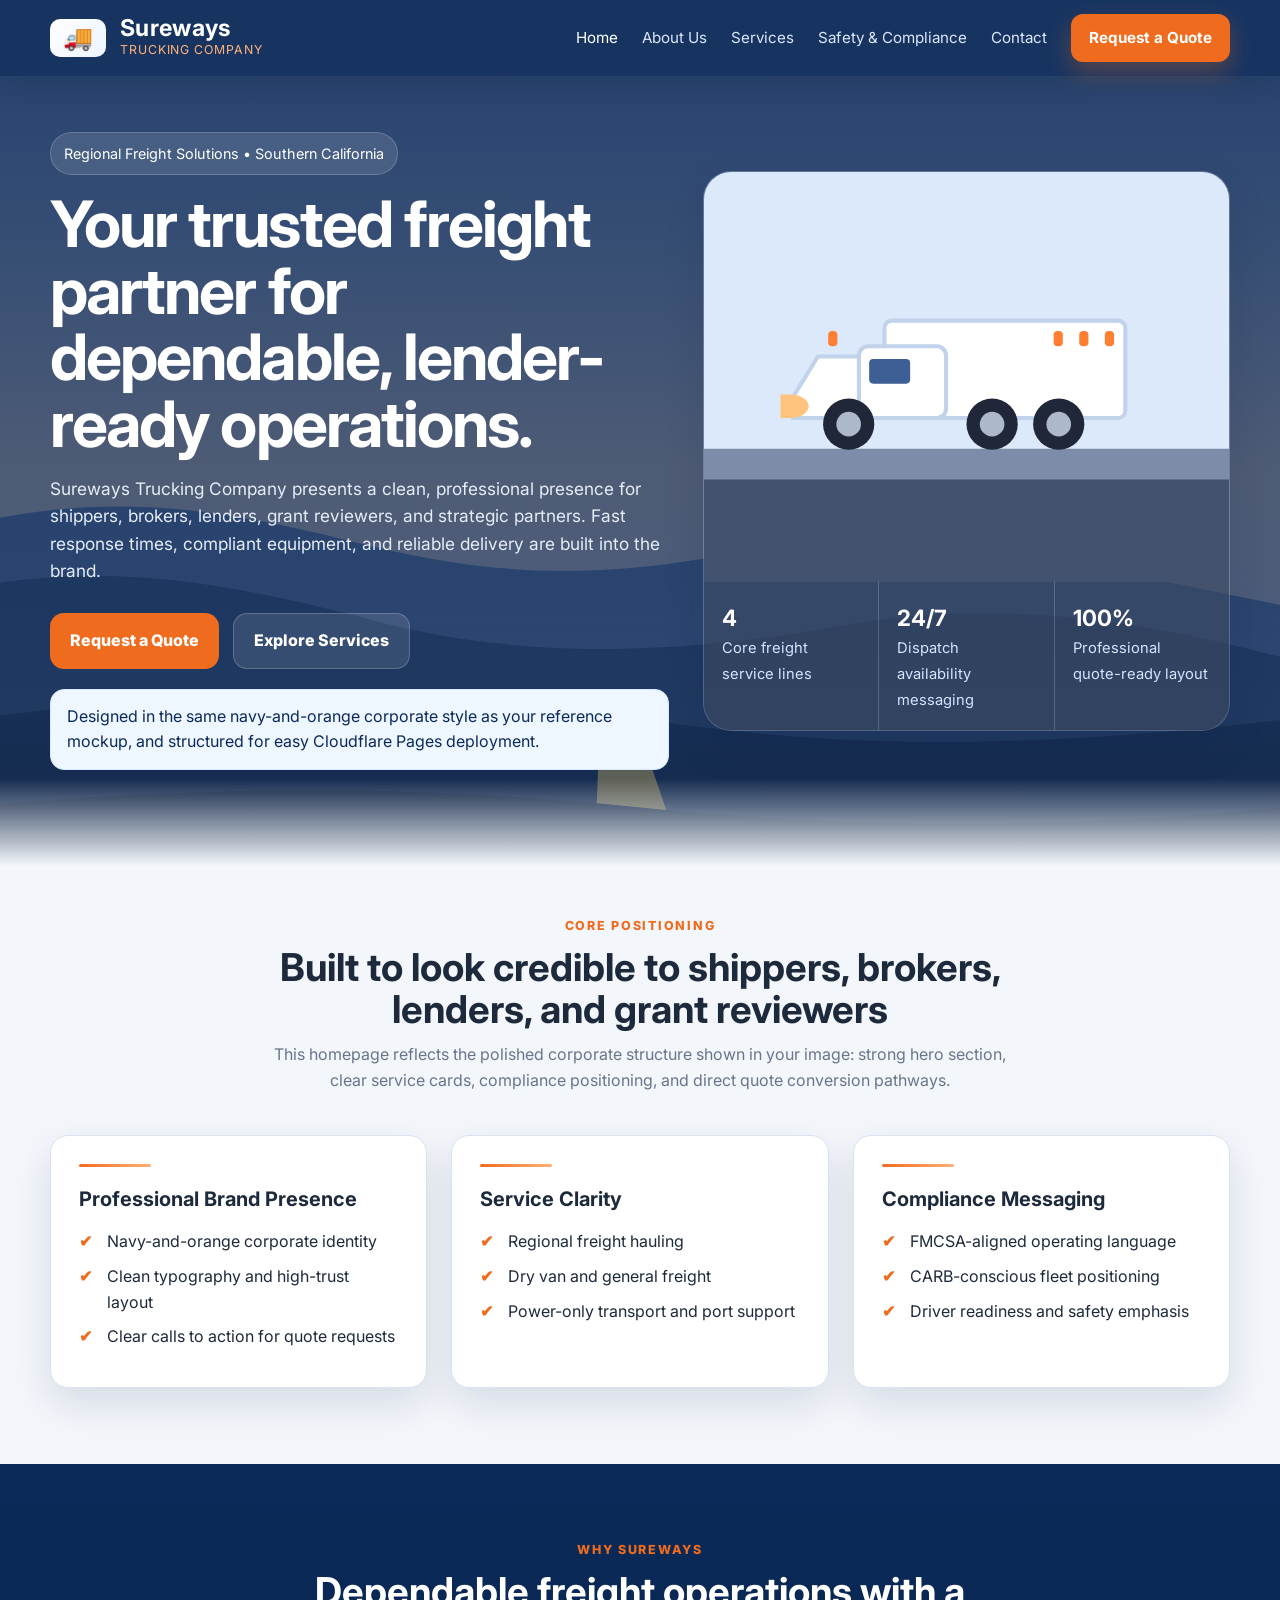
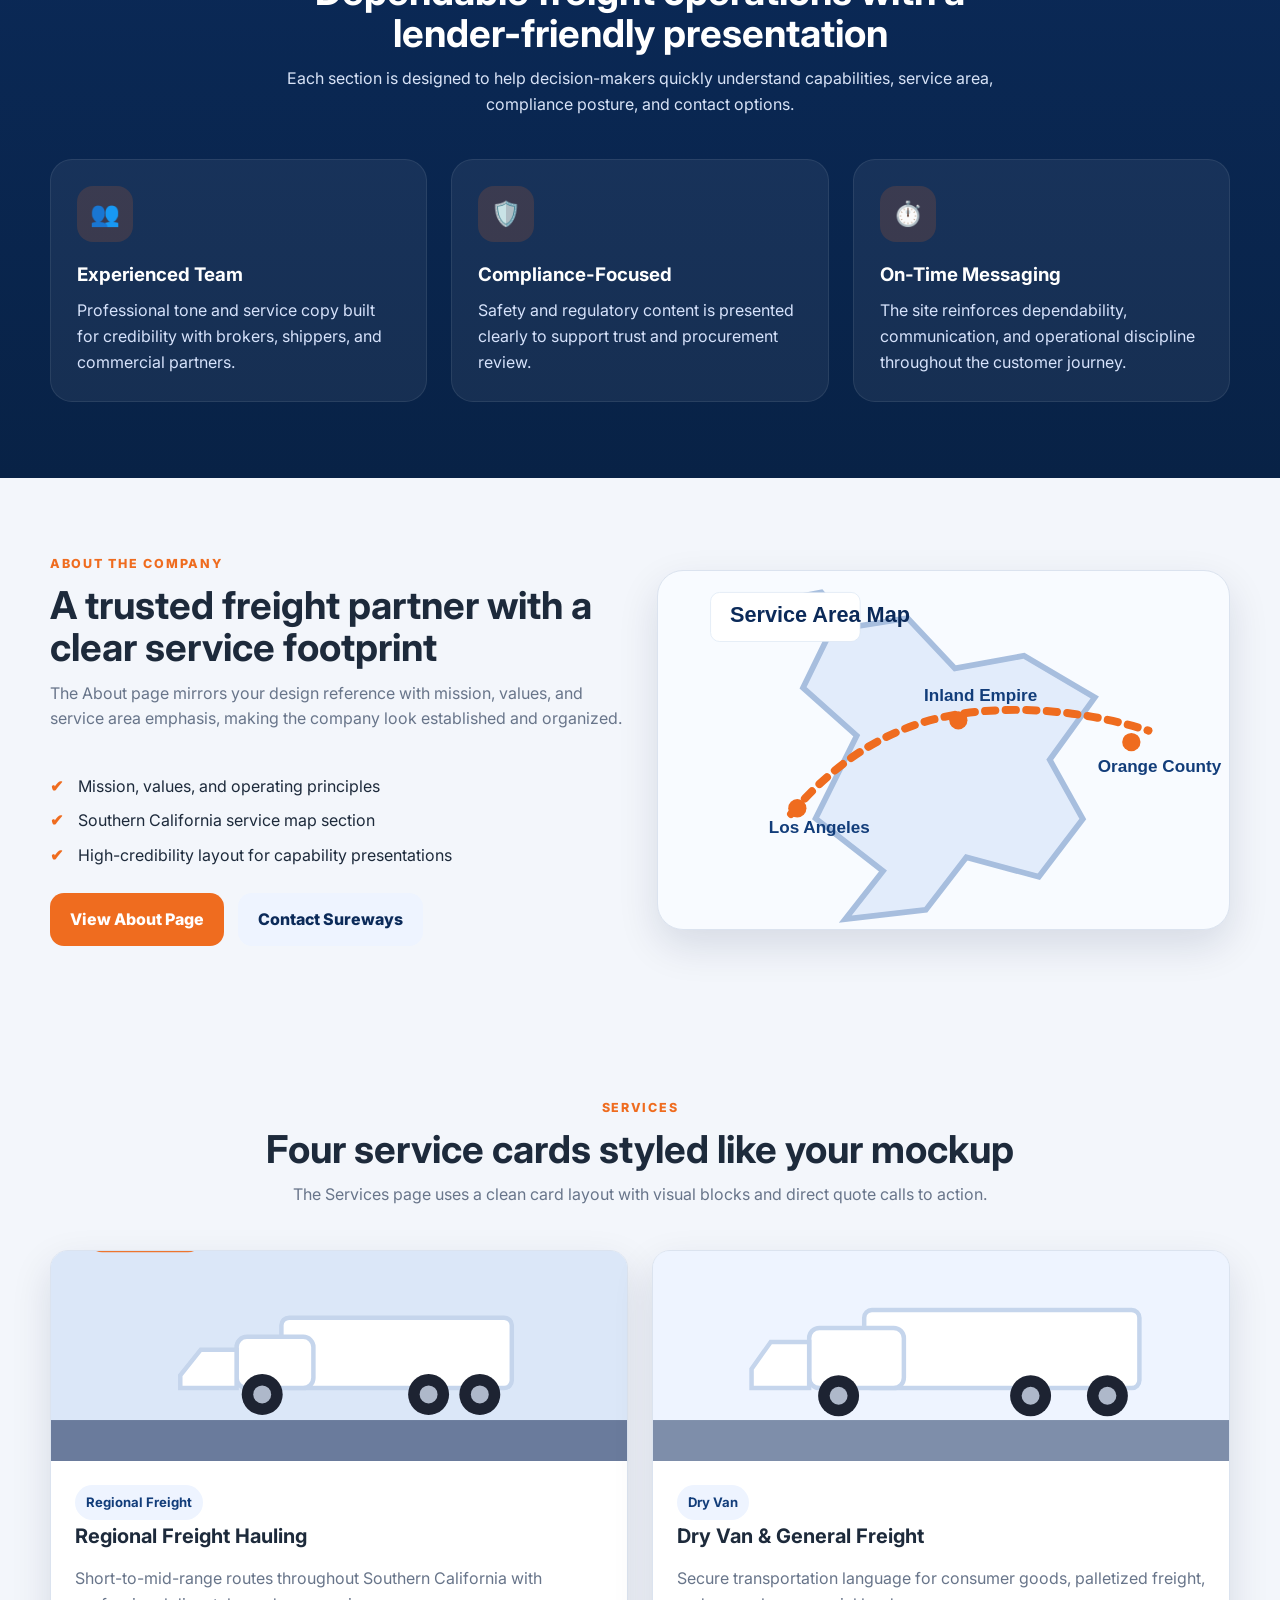
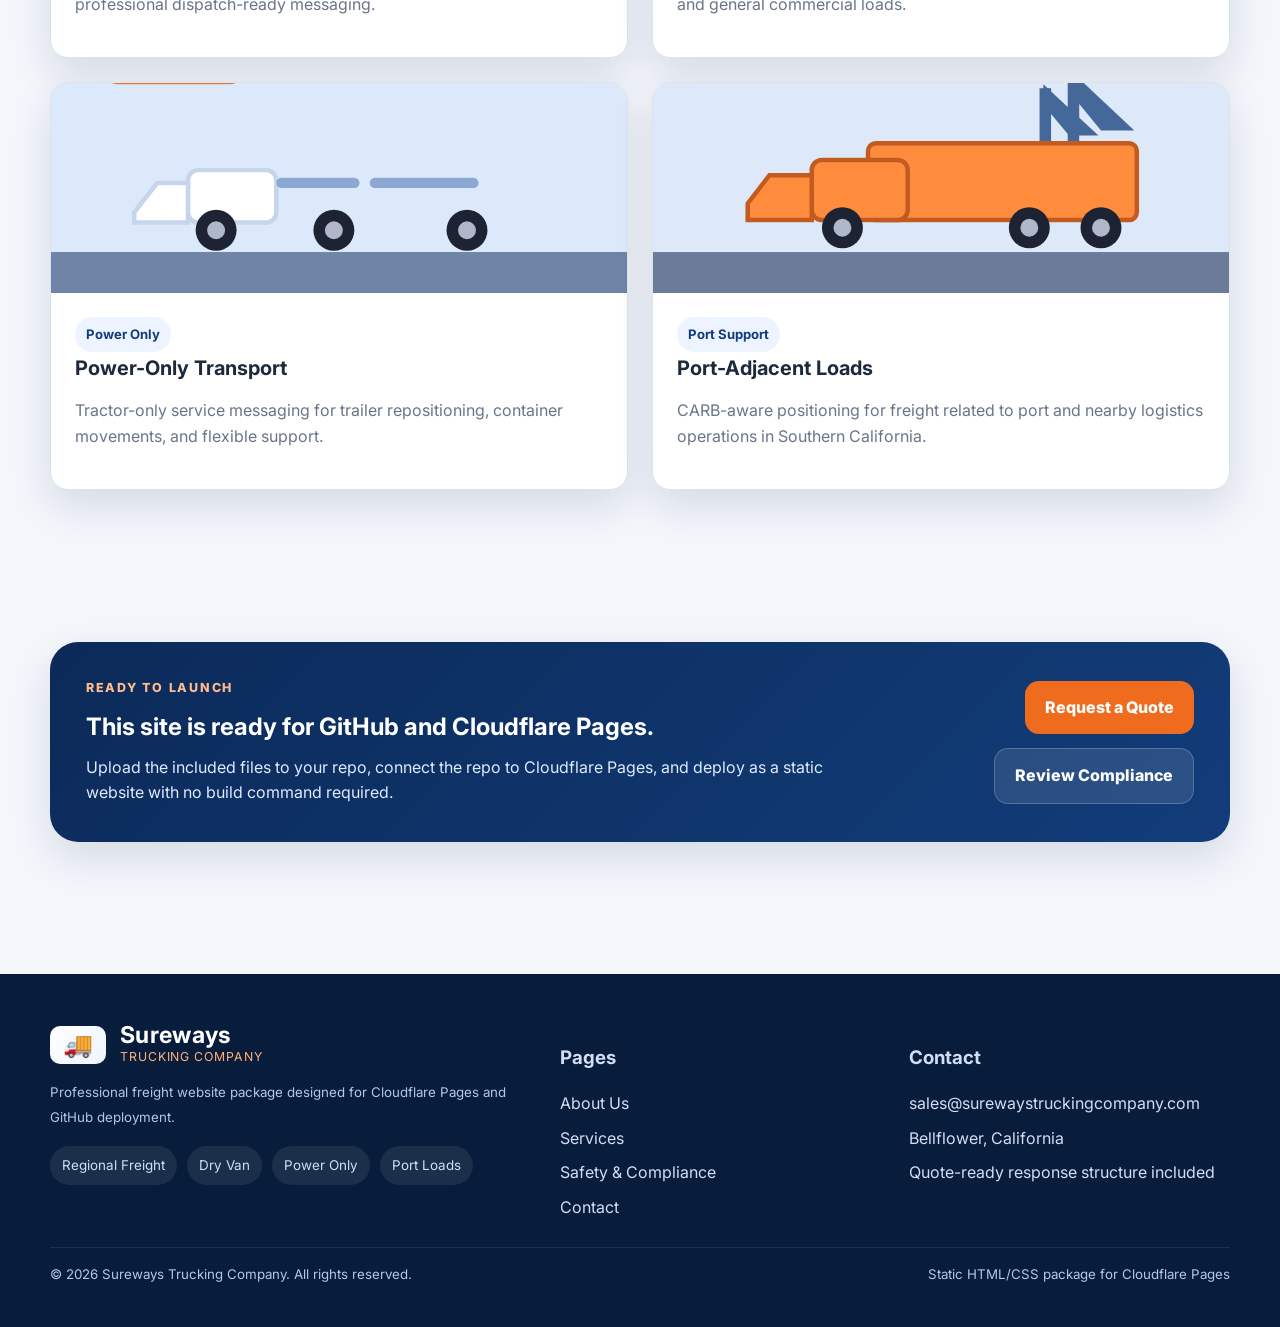
==== index.html @ c89b98e4 "Add files via upload" ====
<!DOCTYPE html>
<html lang="en">
<head>
  <meta charset="UTF-8" />
  <meta name="viewport" content="width=device-width, initial-scale=1.0" />
  <title>Sureways Trucking Company | Trusted Southern California Freight Partner</title>
  <meta name="description" content="Sureways Trucking Company provides dependable regional freight hauling, dry van transportation, power-only service, and port-adjacent loads across Southern California." />
  <link rel="icon" href="./assets/favicon.svg" type="image/svg+xml" />
  <link rel="preconnect" href="https://fonts.googleapis.com">
  <link rel="preconnect" href="https://fonts.gstatic.com" crossorigin>
  <link href="https://fonts.googleapis.com/css2?family=Inter:wght@400;500;600;700;800&display=swap" rel="stylesheet">
  <link rel="stylesheet" href="styles.css" />
</head>
<body>
  <header class="header">
    <div class="container nav">
      <a class="logo" href="index.html">
        <div class="logo-badge">🚚</div>
        <div class="logo-text"><strong>Sureways</strong><span>Trucking Company</span></div>
      </a>
      <nav class="nav-links">
        <a class="active" href="index.html">Home</a>
        <a href="about.html">About Us</a>
        <a href="services.html">Services</a>
        <a href="safety.html">Safety &amp; Compliance</a>
        <a href="contact.html">Contact</a>
        <a class="nav-cta" href="contact.html">Request a Quote</a>
      </nav>
      <div class="mobile-toggle">Menu</div>
    </div>
  </header>

  <section class="hero">
    <div class="container hero-inner">
      <div>
        <div class="kicker">Regional Freight Solutions • Southern California</div>
        <h1>Your trusted freight partner for dependable, lender-ready operations.</h1>
        <p>Sureways Trucking Company presents a clean, professional presence for shippers, brokers, lenders, grant reviewers, and strategic partners. Fast response times, compliant equipment, and reliable delivery are built into the brand.</p>
        <div class="actions">
          <a class="btn btn-primary" href="contact.html">Request a Quote</a>
          <a class="btn btn-secondary" href="services.html">Explore Services</a>
        </div>
        <div class="notice">Designed in the same navy-and-orange corporate style as your reference mockup, and structured for easy Cloudflare Pages deployment.</div>
      </div>
      <div class="hero-card">
        <div class="hero-visual"></div>
        <div class="metrics">
          <div><strong>4</strong><span>Core freight service lines</span></div>
          <div><strong>24/7</strong><span>Dispatch availability messaging</span></div>
          <div><strong>100%</strong><span>Professional quote-ready layout</span></div>
        </div>
      </div>
    </div>
  </section>

  <section class="section section-tight">
    <div class="container">
      <div class="section-title">
        <div class="eyebrow">Core Positioning</div>
        <h2>Built to look credible to shippers, brokers, lenders, and grant reviewers</h2>
        <p>This homepage reflects the polished corporate structure shown in your image: strong hero section, clear service cards, compliance positioning, and direct quote conversion pathways.</p>
      </div>
      <div class="grid-3">
        <article class="card info-card">
          <div class="mini-line"></div>
          <h3>Professional Brand Presence</h3>
          <ul class="check-list">
            <li>Navy-and-orange corporate identity</li>
            <li>Clean typography and high-trust layout</li>
            <li>Clear calls to action for quote requests</li>
          </ul>
        </article>
        <article class="card info-card">
          <div class="mini-line"></div>
          <h3>Service Clarity</h3>
          <ul class="check-list">
            <li>Regional freight hauling</li>
            <li>Dry van and general freight</li>
            <li>Power-only transport and port support</li>
          </ul>
        </article>
        <article class="card info-card">
          <div class="mini-line"></div>
          <h3>Compliance Messaging</h3>
          <ul class="check-list">
            <li>FMCSA-aligned operating language</li>
            <li>CARB-conscious fleet positioning</li>
            <li>Driver readiness and safety emphasis</li>
          </ul>
        </article>
      </div>
    </div>
  </section>

  <section class="section band">
    <div class="container">
      <div class="section-title">
        <div class="eyebrow">Why Sureways</div>
        <h2>Dependable freight operations with a lender-friendly presentation</h2>
        <p>Each section is designed to help decision-makers quickly understand capabilities, service area, compliance posture, and contact options.</p>
      </div>
      <div class="grid-3">
        <article class="feature"><div class="icon">👥</div><h3>Experienced Team</h3><p>Professional tone and service copy built for credibility with brokers, shippers, and commercial partners.</p></article>
        <article class="feature"><div class="icon">🛡️</div><h3>Compliance-Focused</h3><p>Safety and regulatory content is presented clearly to support trust and procurement review.</p></article>
        <article class="feature"><div class="icon">⏱️</div><h3>On-Time Messaging</h3><p>The site reinforces dependability, communication, and operational discipline throughout the customer journey.</p></article>
      </div>
    </div>
  </section>

  <section class="section">
    <div class="container split">
      <div>
        <div class="section-title left">
          <div class="eyebrow">About the Company</div>
          <h2>A trusted freight partner with a clear service footprint</h2>
          <p>The About page mirrors your design reference with mission, values, and service area emphasis, making the company look established and organized.</p>
        </div>
        <ul class="check-list">
          <li>Mission, values, and operating principles</li>
          <li>Southern California service map section</li>
          <li>High-credibility layout for capability presentations</li>
        </ul>
        <div class="actions" style="margin-top:24px;">
          <a class="btn btn-primary" href="about.html">View About Page</a>
          <a class="btn" style="background:#eef4ff;color:#0b2a59;" href="contact.html">Contact Sureways</a>
        </div>
      </div>
      <div class="map-card"></div>
    </div>
  </section>

  <section class="section">
    <div class="container">
      <div class="section-title">
        <div class="eyebrow">Services</div>
        <h2>Four service cards styled like your mockup</h2>
        <p>The Services page uses a clean card layout with visual blocks and direct quote calls to action.</p>
      </div>
      <div class="grid-2">
        <article class="card service-card"><div class="service-image service-1"></div><div class="service-body"><span class="tag">Regional Freight</span><h3>Regional Freight Hauling</h3><p>Short-to-mid-range routes throughout Southern California with professional dispatch-ready messaging.</p></div></article>
        <article class="card service-card"><div class="service-image service-2"></div><div class="service-body"><span class="tag">Dry Van</span><h3>Dry Van &amp; General Freight</h3><p>Secure transportation language for consumer goods, palletized freight, and general commercial loads.</p></div></article>
        <article class="card service-card"><div class="service-image service-3"></div><div class="service-body"><span class="tag">Power Only</span><h3>Power-Only Transport</h3><p>Tractor-only service messaging for trailer repositioning, container movements, and flexible support.</p></div></article>
        <article class="card service-card"><div class="service-image service-4"></div><div class="service-body"><span class="tag">Port Support</span><h3>Port-Adjacent Loads</h3><p>CARB-aware positioning for freight related to port and nearby logistics operations in Southern California.</p></div></article>
      </div>
    </div>
  </section>

  <section class="section">
    <div class="container cta">
      <div>
        <div class="eyebrow" style="color:#ffba8d;">Ready to Launch</div>
        <h2 style="margin:10px 0 0;">This site is ready for GitHub and Cloudflare Pages.</h2>
        <p>Upload the included files to your repo, connect the repo to Cloudflare Pages, and deploy as a static website with no build command required.</p>
      </div>
      <div class="actions" style="justify-content:flex-end;">
        <a class="btn btn-primary" href="contact.html">Request a Quote</a>
        <a class="btn btn-secondary" href="safety.html">Review Compliance</a>
      </div>
    </div>
  </section>

  <footer class="footer">
    <div class="container">
      <div class="footer-top">
        <div>
          <a class="logo" href="index.html" style="margin-bottom:12px;"><div class="logo-badge">🚚</div><div class="logo-text"><strong>Sureways</strong><span>Trucking Company</span></div></a>
          <small>Professional freight website package designed for Cloudflare Pages and GitHub deployment.</small>
          <div class="badge-row">
            <span class="badge">Regional Freight</span>
            <span class="badge">Dry Van</span>
            <span class="badge">Power Only</span>
            <span class="badge">Port Loads</span>
          </div>
        </div>
        <div>
          <h3>Pages</h3>
          <div class="footer-links">
            <a href="about.html">About Us</a>
            <a href="services.html">Services</a>
            <a href="safety.html">Safety &amp; Compliance</a>
            <a href="contact.html">Contact</a>
          </div>
        </div>
        <div>
          <h3>Contact</h3>
          <div class="footer-links">
            <span>sales@surewaystruckingcompany.com</span>
            <span>Bellflower, California</span>
            <span>Quote-ready response structure included</span>
          </div>
        </div>
      </div>
      <div class="footer-bottom">
        <small>© 2026 Sureways Trucking Company. All rights reserved.</small>
        <small>Static HTML/CSS package for Cloudflare Pages</small>
      </div>
    </div>
  </footer>
</body>
</html>
---- styles.css ----
:root {
  --navy: #0b2a59;
  --navy-2: #123d7a;
  --orange: #ef6c1f;
  --orange-dark: #d95e17;
  --ink: #1d2a3b;
  --muted: #68758a;
  --bg: #f3f6fb;
  --card: #ffffff;
  --line: #dbe3ef;
  --success: #146c43;
  --shadow: 0 16px 40px rgba(9, 28, 63, 0.12);
  --radius: 18px;
  --container: 1180px;
}
* { box-sizing: border-box; }
html { scroll-behavior: smooth; }
body {
  margin: 0;
  font-family: Inter, Arial, Helvetica, sans-serif;
  color: var(--ink);
  background: var(--bg);
  line-height: 1.6;
}
a { color: inherit; text-decoration: none; }
img { max-width: 100%; display: block; }
.container { width: min(var(--container), calc(100% - 32px)); margin: 0 auto; }
.header {
  position: sticky; top: 0; z-index: 100;
  background: rgba(11, 42, 89, 0.95); backdrop-filter: blur(10px);
  box-shadow: 0 10px 30px rgba(0,0,0,0.12);
}
.nav { display: flex; align-items: center; justify-content: space-between; min-height: 76px; gap: 20px; }
.logo { display: flex; align-items: center; gap: 14px; color: #fff; }
.logo-badge {
  width: 56px; height: 38px; border-radius: 10px; position: relative;
  background: linear-gradient(135deg, #fff 0%, #edf4ff 100%);
  display: grid; place-items: center; color: var(--navy); font-size: 24px; font-weight: 800;
}
.logo-text strong { display: block; font-size: 1.45rem; line-height: 1; letter-spacing: .3px; }
.logo-text span { display: block; color: #ffb17c; font-size: .77rem; letter-spacing: .9px; text-transform: uppercase; }
.nav-links { display: flex; align-items: center; gap: 24px; color: #dce7fa; font-size: .95rem; }
.nav-links a:hover, .nav-links a.active { color: #fff; }
.nav-cta {
  padding: 12px 18px; border-radius: 12px; background: var(--orange); color: #fff; font-weight: 700;
  box-shadow: 0 10px 24px rgba(239,108,31,.3);
}
.mobile-toggle { display: none; }
.hero {
  position: relative;
  overflow: hidden;
  background: linear-gradient(180deg, rgba(11,42,89,.83), rgba(11,42,89,.58)), url('./assets/hero-road.svg') center/cover no-repeat;
  color: #fff;
}
.hero::after {
  content: ''; position: absolute; inset: auto 0 0 0; height: 88px;
  background: linear-gradient(180deg, rgba(243,246,251,0), var(--bg));
}
.hero-inner {
  min-height: 540px; display: grid; grid-template-columns: 1.08fr .92fr; gap: 34px; align-items: center;
  padding: 56px 0 96px;
}
.kicker {
  display: inline-flex; align-items: center; gap: 10px; padding: 9px 13px; border-radius: 999px;
  background: rgba(255,255,255,.12); border: 1px solid rgba(255,255,255,.18); font-size: .9rem;
}
.hero h1 { font-size: clamp(2.3rem, 5vw, 4.5rem); line-height: 1.04; margin: 16px 0 14px; letter-spacing: -.03em; }
.hero p { color: #e6edf9; font-size: 1.08rem; max-width: 620px; margin-bottom: 28px; }
.actions { display: flex; gap: 14px; flex-wrap: wrap; }
.btn {
  display: inline-flex; align-items: center; justify-content: center; gap: 10px;
  padding: 14px 20px; border-radius: 14px; font-weight: 800; transition: .2s ease;
}
.btn-primary { background: var(--orange); color: #fff; }
.btn-primary:hover { background: var(--orange-dark); transform: translateY(-1px); }
.btn-secondary { background: rgba(255,255,255,.11); color: #fff; border: 1px solid rgba(255,255,255,.2); }
.btn-secondary:hover { background: rgba(255,255,255,.17); }
.hero-card {
  background: rgba(255,255,255,.09); border: 1px solid rgba(255,255,255,.15); border-radius: 28px;
  box-shadow: var(--shadow); overflow: hidden;
}
.hero-visual {
  min-height: 410px; background: url('./assets/truck-hero.svg') center/cover no-repeat;
}
.metrics {
  display: grid; grid-template-columns: repeat(3,1fr); gap: 1px; background: rgba(255,255,255,.15);
}
.metrics div { padding: 18px; background: rgba(9,26,55,.45); }
.metrics strong { display:block; font-size:1.4rem; }
.metrics span { color:#d5e4ff; font-size:.92rem; }
.section { padding: 76px 0; }
.section-tight { padding-top: 50px; }
.section-title { text-align: center; max-width: 760px; margin: 0 auto 42px; }
.section-title.left { text-align: left; margin-left: 0; }
.eyebrow { color: var(--orange); font-weight: 800; text-transform: uppercase; letter-spacing: .14em; font-size: .78rem; }
.section-title h2 { margin: 10px 0 12px; font-size: clamp(2rem, 3vw, 3rem); line-height:1.1; }
.section-title p { color: var(--muted); margin: 0; }
.grid-3 { display:grid; grid-template-columns: repeat(3,1fr); gap: 24px; }
.grid-2 { display:grid; grid-template-columns: repeat(2,1fr); gap: 24px; }
.card {
  background: var(--card); border: 1px solid var(--line); border-radius: var(--radius); box-shadow: var(--shadow);
}
.info-card { padding: 28px; }
.info-card h3, .service-card h3, .contact-card h3 { margin: 0 0 14px; font-size: 1.25rem; }
.mini-line { width: 72px; height: 3px; border-radius: 999px; background: linear-gradient(90deg, var(--orange), #ffb074); margin-bottom: 16px; }
.check-list { list-style: none; padding: 0; margin: 0; }
.check-list li { padding-left: 28px; position: relative; margin: 9px 0; color: var(--ink); }
.check-list li::before {
  content: '✔'; position: absolute; left: 0; top: 0; color: var(--orange); font-weight: 800;
}
.band {
  background: linear-gradient(180deg, var(--navy), #082246); color: #fff;
}
.band .section-title p { color: #d8e3f7; }
.feature {
  padding: 26px; border-radius: 22px; background: rgba(255,255,255,.06); border: 1px solid rgba(255,255,255,.08);
}
.icon {
  width: 56px; height: 56px; border-radius: 16px; background: rgba(239,108,31,.16); color: #ffb27f;
  display: grid; place-items: center; font-size: 1.5rem; margin-bottom: 18px;
}
.feature h3 { margin: 0 0 8px; }
.feature p { margin: 0; color: #d6e2fb; }
.split {
  display:grid; grid-template-columns: 1fr 1fr; gap: 34px; align-items: center;
}
.visual-card {
  min-height: 360px; border-radius: 26px; overflow:hidden; box-shadow: var(--shadow);
  background: url('./assets/roadwide.svg') center/cover no-repeat;
}
.map-card {
  min-height: 360px; border-radius: 26px; overflow:hidden; box-shadow: var(--shadow);
  background: #fff url('./assets/service-map.svg') center/cover no-repeat;
  border: 1px solid var(--line);
}
.service-card { overflow: hidden; }
.service-image { min-height: 210px; background: #dbe7f8 center/cover no-repeat; }
.service-body { padding: 24px; }
.service-card p { color: var(--muted); margin: 0 0 16px; }
.tag { display:inline-flex; padding: 7px 11px; border-radius: 999px; font-size: .82rem; font-weight: 700; background:#eef4ff; color: var(--navy-2); }
.cta {
  background: linear-gradient(135deg, var(--navy), #123d7a);
  color: #fff; border-radius: 28px; padding: 36px; display:flex; justify-content: space-between; align-items:center; gap: 24px;
  box-shadow: var(--shadow);
}
.cta p { color: #e0eafe; margin: 8px 0 0; }
.compliance-box {
  background: var(--card); border-radius: 24px; border: 1px solid var(--line); overflow:hidden; box-shadow: var(--shadow);
}
.compliance-media { min-height: 270px; background: url('./assets/safety-inspection.svg') center/cover no-repeat; }
.compliance-content { padding: 28px; }
.strip { display:grid; grid-template-columns: repeat(4,1fr); gap: 18px; margin-top: 26px; }
.strip .mini { padding: 22px; text-align:center; }
.strip .mini strong { display:block; margin-top: 8px; }
.contact-layout { display:grid; grid-template-columns: 1fr 1.02fr; gap: 28px; }
.contact-card { padding: 28px; }
.contact-list { list-style:none; padding:0; margin: 20px 0 0; }
.contact-list li { display:flex; gap:14px; margin: 16px 0; align-items:flex-start; }
.contact-list .bullet { width: 36px; height: 36px; border-radius: 12px; background:#eef4ff; color: var(--navy-2); display:grid; place-items:center; font-weight:700; flex: 0 0 auto; }
.field { margin-bottom: 14px; }
label { display:block; margin-bottom: 7px; font-size: .92rem; font-weight: 700; }
input, textarea, select {
  width: 100%; padding: 14px 14px; border: 1px solid #ccd7ea; border-radius: 14px; background:#fff; font: inherit;
}
textarea { min-height: 140px; resize: vertical; }
.footer {
  background: #081c3b; color: #d2def5; padding: 24px 0 42px; margin-top: 56px;
}
.footer-top { display:grid; grid-template-columns: 1.2fr .8fr .8fr; gap: 28px; padding: 26px 0; }
.footer small { color: #b3c6ec; }
.footer-links { display:grid; gap: 9px; }
.footer-bottom {
  border-top: 1px solid rgba(255,255,255,.09); padding-top: 16px; display:flex; justify-content:space-between; gap: 18px; flex-wrap:wrap;
}
.badge-row { display:flex; gap: 10px; flex-wrap:wrap; margin-top: 16px; }
.badge { padding: 9px 12px; border-radius:999px; background: rgba(255,255,255,.08); font-size:.84rem; }
.service-1 { background-image: url('./assets/service-regional.svg'); }
.service-2 { background-image: url('./assets/service-dryvan.svg'); }
.service-3 { background-image: url('./assets/service-power.svg'); }
.service-4 { background-image: url('./assets/service-port.svg'); }
.page-hero { min-height: 380px; }
.breadcrumbs { color:#dfe9fb; font-size:.92rem; margin-top: 14px; }
.notice {
  background:#eef6ff; border:1px solid #d7e7ff; color: var(--navy); padding: 14px 16px; border-radius: 14px; margin-top: 20px;
}
@media (max-width: 980px) {
  .hero-inner, .split, .contact-layout, .footer-top, .grid-3, .grid-2, .strip { grid-template-columns: 1fr; }
  .hero-card { order: -1; }
  .metrics { grid-template-columns: repeat(3,1fr); }
  .nav-links { display:none; }
  .mobile-toggle { display:block; color:#fff; }
}
@media (max-width: 700px) {
  .container { width: min(var(--container), calc(100% - 22px)); }
  .hero-inner { padding: 30px 0 78px; min-height: auto; }
  .hero h1 { font-size: 2.3rem; }
  .actions, .cta, .footer-bottom { flex-direction: column; align-items: stretch; }
  .metrics { grid-template-columns: 1fr; }
  .section { padding: 58px 0; }
}
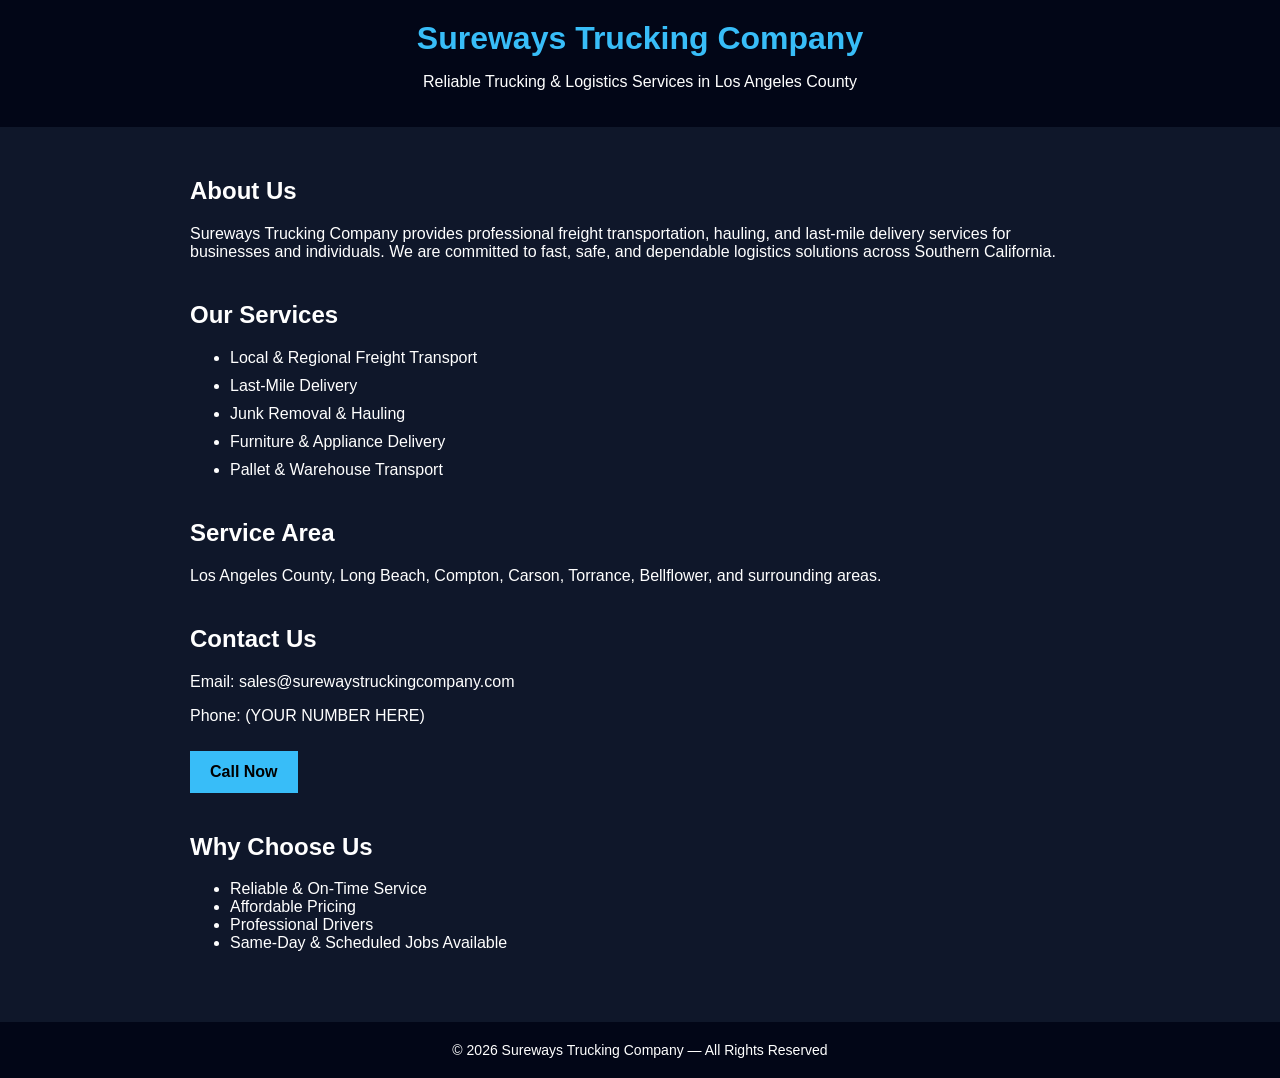
==== commit 0fa3697b: "Update index.html" ====
--- a/index.html
+++ b/index.html
@@ -2,199 +2,109 @@
 <html lang="en">
 <head>
   <meta charset="UTF-8" />
-  <meta name="viewport" content="width=device-width, initial-scale=1.0" />
-  <title>Sureways Trucking Company | Trusted Southern California Freight Partner</title>
-  <meta name="description" content="Sureways Trucking Company provides dependable regional freight hauling, dry van transportation, power-only service, and port-adjacent loads across Southern California." />
-  <link rel="icon" href="./assets/favicon.svg" type="image/svg+xml" />
-  <link rel="preconnect" href="https://fonts.googleapis.com">
-  <link rel="preconnect" href="https://fonts.gstatic.com" crossorigin>
-  <link href="https://fonts.googleapis.com/css2?family=Inter:wght@400;500;600;700;800&display=swap" rel="stylesheet">
-  <link rel="stylesheet" href="styles.css" />
+  <meta name="viewport" content="width=device-width, initial-scale=1.0"/>
+  <title>Sureways Trucking Company</title>
+  <style>
+    body {
+      font-family: Arial, sans-serif;
+      margin: 0;
+      background: #0f172a;
+      color: #fff;
+    }
+    header {
+      background: #020617;
+      padding: 20px;
+      text-align: center;
+    }
+    h1 { margin: 0; color: #38bdf8; }
+    .container {
+      padding: 30px;
+      max-width: 900px;
+      margin: auto;
+    }
+    .section {
+      margin-bottom: 40px;
+    }
+    .services li {
+      margin: 10px 0;
+    }
+    .btn {
+      display: inline-block;
+      padding: 12px 20px;
+      background: #38bdf8;
+      color: #000;
+      text-decoration: none;
+      margin-top: 10px;
+      font-weight: bold;
+    }
+    footer {
+      text-align: center;
+      padding: 20px;
+      background: #020617;
+      font-size: 14px;
+    }
+  </style>
 </head>
 <body>
-  <header class="header">
-    <div class="container nav">
-      <a class="logo" href="index.html">
-        <div class="logo-badge">🚚</div>
-        <div class="logo-text"><strong>Sureways</strong><span>Trucking Company</span></div>
-      </a>
-      <nav class="nav-links">
-        <a class="active" href="index.html">Home</a>
-        <a href="about.html">About Us</a>
-        <a href="services.html">Services</a>
-        <a href="safety.html">Safety &amp; Compliance</a>
-        <a href="contact.html">Contact</a>
-        <a class="nav-cta" href="contact.html">Request a Quote</a>
-      </nav>
-      <div class="mobile-toggle">Menu</div>
-    </div>
-  </header>
 
-  <section class="hero">
-    <div class="container hero-inner">
-      <div>
-        <div class="kicker">Regional Freight Solutions • Southern California</div>
-        <h1>Your trusted freight partner for dependable, lender-ready operations.</h1>
-        <p>Sureways Trucking Company presents a clean, professional presence for shippers, brokers, lenders, grant reviewers, and strategic partners. Fast response times, compliant equipment, and reliable delivery are built into the brand.</p>
-        <div class="actions">
-          <a class="btn btn-primary" href="contact.html">Request a Quote</a>
-          <a class="btn btn-secondary" href="services.html">Explore Services</a>
-        </div>
-        <div class="notice">Designed in the same navy-and-orange corporate style as your reference mockup, and structured for easy Cloudflare Pages deployment.</div>
-      </div>
-      <div class="hero-card">
-        <div class="hero-visual"></div>
-        <div class="metrics">
-          <div><strong>4</strong><span>Core freight service lines</span></div>
-          <div><strong>24/7</strong><span>Dispatch availability messaging</span></div>
-          <div><strong>100%</strong><span>Professional quote-ready layout</span></div>
-        </div>
-      </div>
-    </div>
-  </section>
+<header>
+  <h1>Sureways Trucking Company</h1>
+  <p>Reliable Trucking & Logistics Services in Los Angeles County</p>
+</header>
 
-  <section class="section section-tight">
-    <div class="container">
-      <div class="section-title">
-        <div class="eyebrow">Core Positioning</div>
-        <h2>Built to look credible to shippers, brokers, lenders, and grant reviewers</h2>
-        <p>This homepage reflects the polished corporate structure shown in your image: strong hero section, clear service cards, compliance positioning, and direct quote conversion pathways.</p>
-      </div>
-      <div class="grid-3">
-        <article class="card info-card">
-          <div class="mini-line"></div>
-          <h3>Professional Brand Presence</h3>
-          <ul class="check-list">
-            <li>Navy-and-orange corporate identity</li>
-            <li>Clean typography and high-trust layout</li>
-            <li>Clear calls to action for quote requests</li>
-          </ul>
-        </article>
-        <article class="card info-card">
-          <div class="mini-line"></div>
-          <h3>Service Clarity</h3>
-          <ul class="check-list">
-            <li>Regional freight hauling</li>
-            <li>Dry van and general freight</li>
-            <li>Power-only transport and port support</li>
-          </ul>
-        </article>
-        <article class="card info-card">
-          <div class="mini-line"></div>
-          <h3>Compliance Messaging</h3>
-          <ul class="check-list">
-            <li>FMCSA-aligned operating language</li>
-            <li>CARB-conscious fleet positioning</li>
-            <li>Driver readiness and safety emphasis</li>
-          </ul>
-        </article>
-      </div>
-    </div>
-  </section>
+<div class="container">
 
-  <section class="section band">
-    <div class="container">
-      <div class="section-title">
-        <div class="eyebrow">Why Sureways</div>
-        <h2>Dependable freight operations with a lender-friendly presentation</h2>
-        <p>Each section is designed to help decision-makers quickly understand capabilities, service area, compliance posture, and contact options.</p>
-      </div>
-      <div class="grid-3">
-        <article class="feature"><div class="icon">👥</div><h3>Experienced Team</h3><p>Professional tone and service copy built for credibility with brokers, shippers, and commercial partners.</p></article>
-        <article class="feature"><div class="icon">🛡️</div><h3>Compliance-Focused</h3><p>Safety and regulatory content is presented clearly to support trust and procurement review.</p></article>
-        <article class="feature"><div class="icon">⏱️</div><h3>On-Time Messaging</h3><p>The site reinforces dependability, communication, and operational discipline throughout the customer journey.</p></article>
-      </div>
-    </div>
-  </section>
+  <div class="section">
+    <h2>About Us</h2>
+    <p>
+      Sureways Trucking Company provides professional freight transportation,
+      hauling, and last-mile delivery services for businesses and individuals.
+      We are committed to fast, safe, and dependable logistics solutions across
+      Southern California.
+    </p>
+  </div>
 
-  <section class="section">
-    <div class="container split">
-      <div>
-        <div class="section-title left">
-          <div class="eyebrow">About the Company</div>
-          <h2>A trusted freight partner with a clear service footprint</h2>
-          <p>The About page mirrors your design reference with mission, values, and service area emphasis, making the company look established and organized.</p>
-        </div>
-        <ul class="check-list">
-          <li>Mission, values, and operating principles</li>
-          <li>Southern California service map section</li>
-          <li>High-credibility layout for capability presentations</li>
-        </ul>
-        <div class="actions" style="margin-top:24px;">
-          <a class="btn btn-primary" href="about.html">View About Page</a>
-          <a class="btn" style="background:#eef4ff;color:#0b2a59;" href="contact.html">Contact Sureways</a>
-        </div>
-      </div>
-      <div class="map-card"></div>
-    </div>
-  </section>
+  <div class="section">
+    <h2>Our Services</h2>
+    <ul class="services">
+      <li>Local & Regional Freight Transport</li>
+      <li>Last-Mile Delivery</li>
+      <li>Junk Removal & Hauling</li>
+      <li>Furniture & Appliance Delivery</li>
+      <li>Pallet & Warehouse Transport</li>
+    </ul>
+  </div>
 
-  <section class="section">
-    <div class="container">
-      <div class="section-title">
-        <div class="eyebrow">Services</div>
-        <h2>Four service cards styled like your mockup</h2>
-        <p>The Services page uses a clean card layout with visual blocks and direct quote calls to action.</p>
-      </div>
-      <div class="grid-2">
-        <article class="card service-card"><div class="service-image service-1"></div><div class="service-body"><span class="tag">Regional Freight</span><h3>Regional Freight Hauling</h3><p>Short-to-mid-range routes throughout Southern California with professional dispatch-ready messaging.</p></div></article>
-        <article class="card service-card"><div class="service-image service-2"></div><div class="service-body"><span class="tag">Dry Van</span><h3>Dry Van &amp; General Freight</h3><p>Secure transportation language for consumer goods, palletized freight, and general commercial loads.</p></div></article>
-        <article class="card service-card"><div class="service-image service-3"></div><div class="service-body"><span class="tag">Power Only</span><h3>Power-Only Transport</h3><p>Tractor-only service messaging for trailer repositioning, container movements, and flexible support.</p></div></article>
-        <article class="card service-card"><div class="service-image service-4"></div><div class="service-body"><span class="tag">Port Support</span><h3>Port-Adjacent Loads</h3><p>CARB-aware positioning for freight related to port and nearby logistics operations in Southern California.</p></div></article>
-      </div>
-    </div>
-  </section>
+  <div class="section">
+    <h2>Service Area</h2>
+    <p>
+      Los Angeles County, Long Beach, Compton, Carson, Torrance,
+      Bellflower, and surrounding areas.
+    </p>
+  </div>
 
-  <section class="section">
-    <div class="container cta">
-      <div>
-        <div class="eyebrow" style="color:#ffba8d;">Ready to Launch</div>
-        <h2 style="margin:10px 0 0;">This site is ready for GitHub and Cloudflare Pages.</h2>
-        <p>Upload the included files to your repo, connect the repo to Cloudflare Pages, and deploy as a static website with no build command required.</p>
-      </div>
-      <div class="actions" style="justify-content:flex-end;">
-        <a class="btn btn-primary" href="contact.html">Request a Quote</a>
-        <a class="btn btn-secondary" href="safety.html">Review Compliance</a>
-      </div>
-    </div>
-  </section>
+  <div class="section">
+    <h2>Contact Us</h2>
+    <p>Email: sales@surewaystruckingcompany.com</p>
+    <p>Phone: (YOUR NUMBER HERE)</p>
+    <a class="btn" href="tel:YOURNUMBER">Call Now</a>
+  </div>
 
-  <footer class="footer">
-    <div class="container">
-      <div class="footer-top">
-        <div>
-          <a class="logo" href="index.html" style="margin-bottom:12px;"><div class="logo-badge">🚚</div><div class="logo-text"><strong>Sureways</strong><span>Trucking Company</span></div></a>
-          <small>Professional freight website package designed for Cloudflare Pages and GitHub deployment.</small>
-          <div class="badge-row">
-            <span class="badge">Regional Freight</span>
-            <span class="badge">Dry Van</span>
-            <span class="badge">Power Only</span>
-            <span class="badge">Port Loads</span>
-          </div>
-        </div>
-        <div>
-          <h3>Pages</h3>
-          <div class="footer-links">
-            <a href="about.html">About Us</a>
-            <a href="services.html">Services</a>
-            <a href="safety.html">Safety &amp; Compliance</a>
-            <a href="contact.html">Contact</a>
-          </div>
-        </div>
-        <div>
-          <h3>Contact</h3>
-          <div class="footer-links">
-            <span>sales@surewaystruckingcompany.com</span>
-            <span>Bellflower, California</span>
-            <span>Quote-ready response structure included</span>
-          </div>
-        </div>
-      </div>
-      <div class="footer-bottom">
-        <small>© 2026 Sureways Trucking Company. All rights reserved.</small>
-        <small>Static HTML/CSS package for Cloudflare Pages</small>
-      </div>
-    </div>
-  </footer>
+  <div class="section">
+    <h2>Why Choose Us</h2>
+    <ul>
+      <li>Reliable & On-Time Service</li>
+      <li>Affordable Pricing</li>
+      <li>Professional Drivers</li>
+      <li>Same-Day & Scheduled Jobs Available</li>
+    </ul>
+  </div>
+
+</div>
+
+<footer>
+  © 2026 Sureways Trucking Company — All Rights Reserved
+</footer>
+
 </body>
 </html>
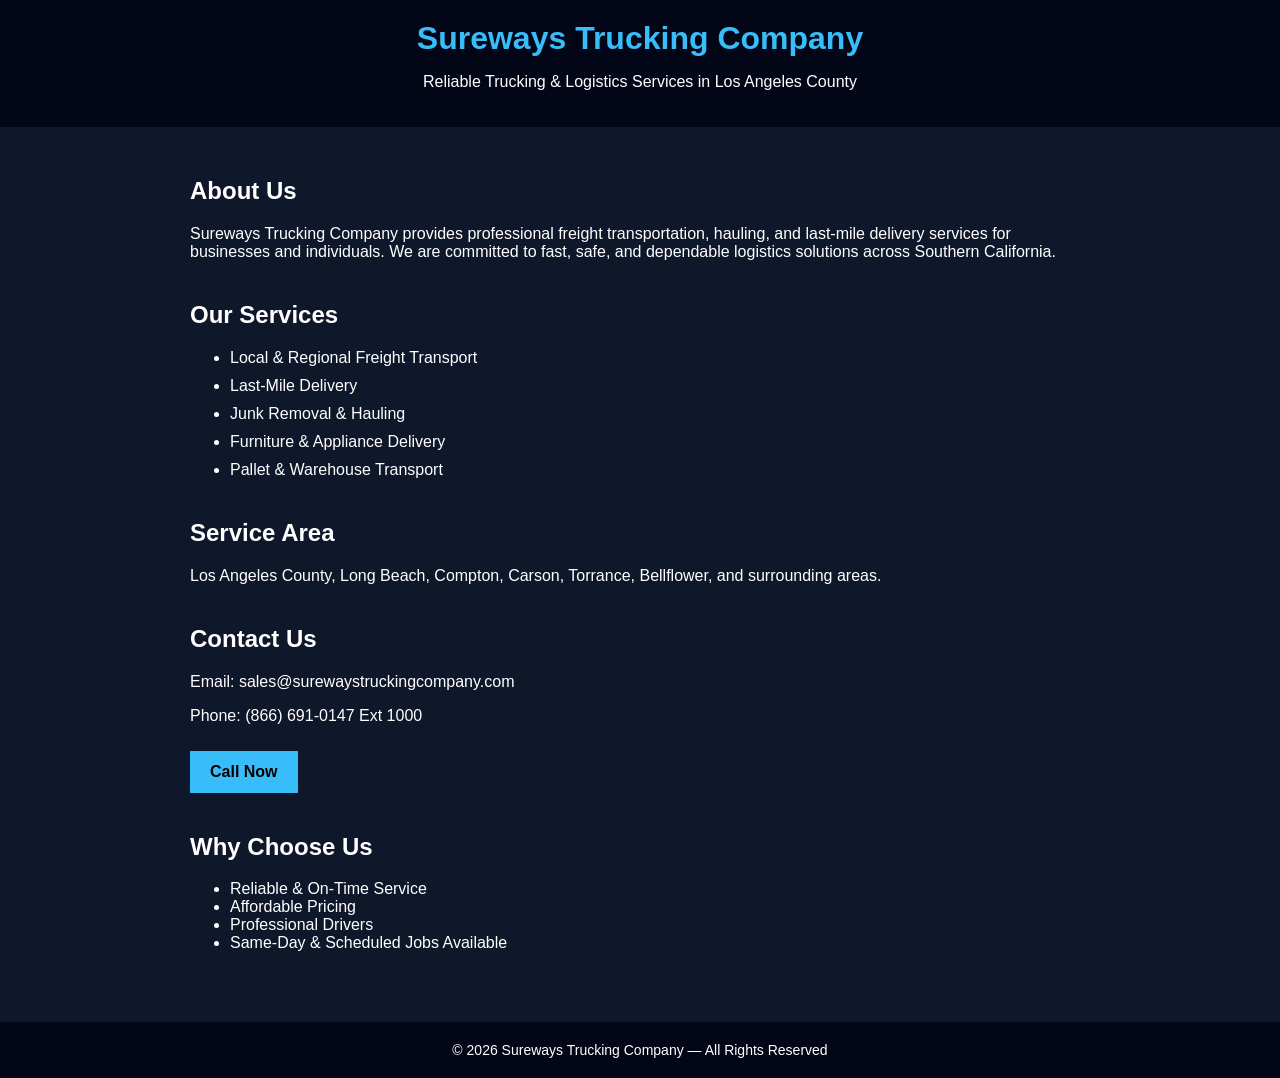
==== commit 4dada073: "Update index.html" ====
--- a/index.html
+++ b/index.html
@@ -86,7 +86,7 @@
   <div class="section">
     <h2>Contact Us</h2>
     <p>Email: sales@surewaystruckingcompany.com</p>
-    <p>Phone: (YOUR NUMBER HERE)</p>
+    <p>Phone:  (866) 691-0147 Ext 1000 </p>
     <a class="btn" href="tel:YOURNUMBER">Call Now</a>
   </div>
 
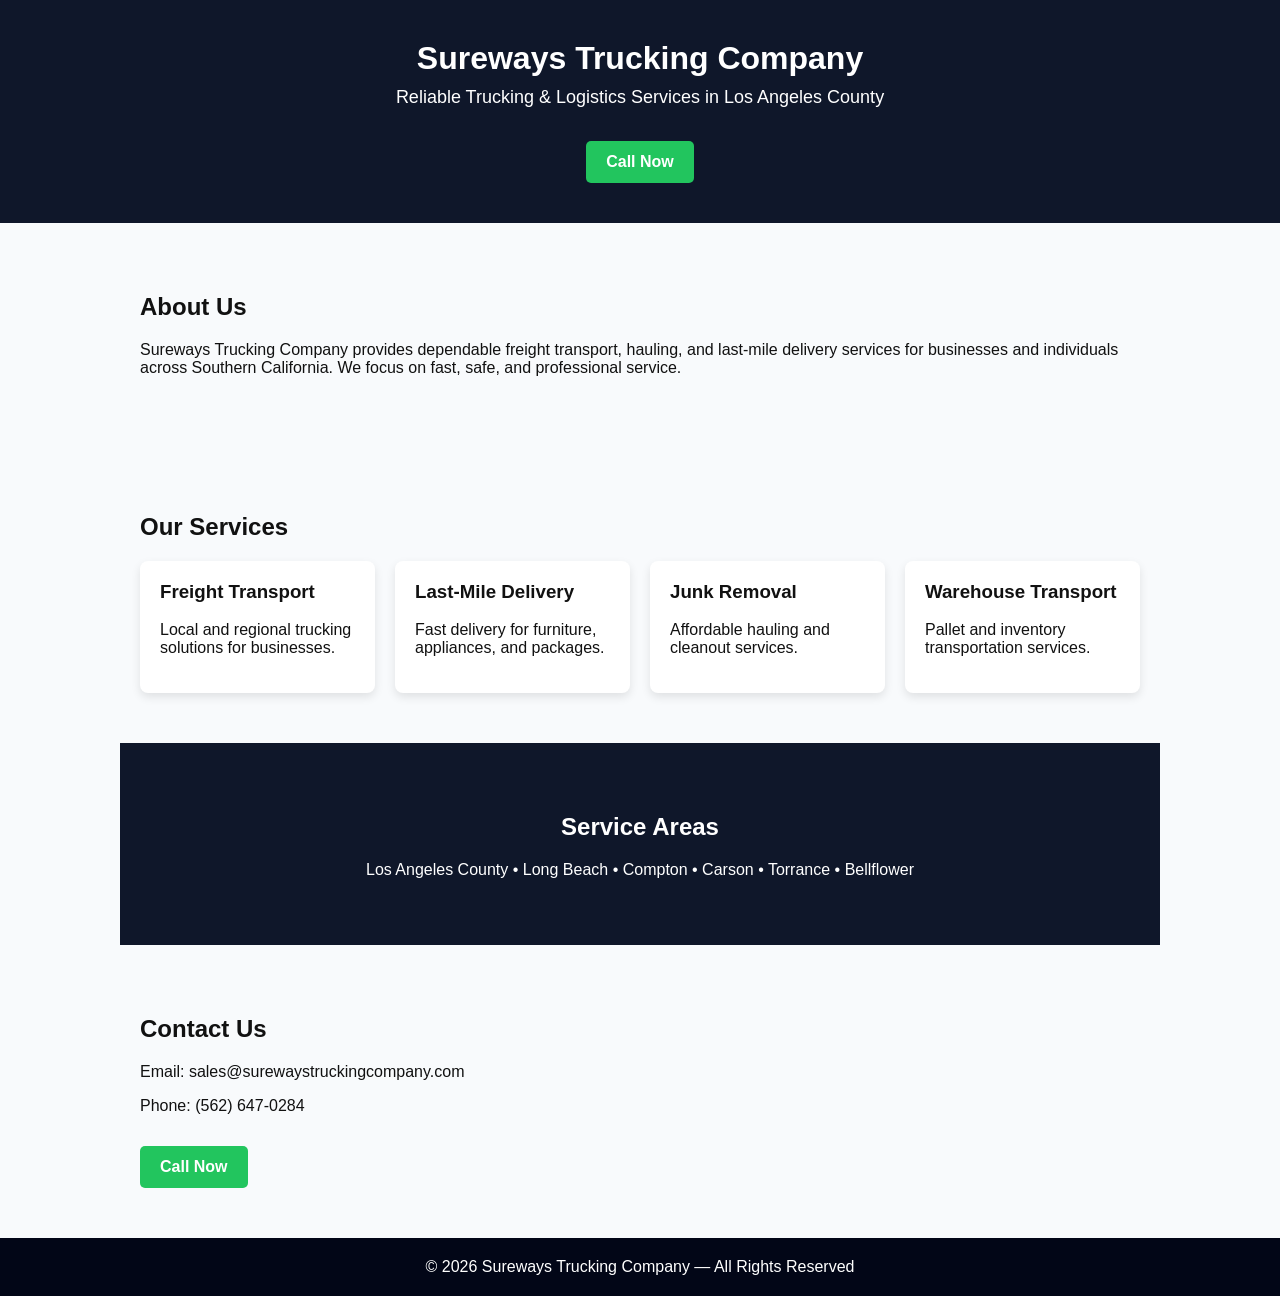
==== commit 0594a6aa: "Update index.html" ====
--- a/index.html
+++ b/index.html
@@ -1,106 +1,137 @@
 <!DOCTYPE html>
 <html lang="en">
 <head>
-  <meta charset="UTF-8" />
-  <meta name="viewport" content="width=device-width, initial-scale=1.0"/>
-  <title>Sureways Trucking Company</title>
-  <style>
-    body {
-      font-family: Arial, sans-serif;
-      margin: 0;
-      background: #0f172a;
-      color: #fff;
-    }
-    header {
-      background: #020617;
-      padding: 20px;
-      text-align: center;
-    }
-    h1 { margin: 0; color: #38bdf8; }
-    .container {
-      padding: 30px;
-      max-width: 900px;
-      margin: auto;
-    }
-    .section {
-      margin-bottom: 40px;
-    }
-    .services li {
-      margin: 10px 0;
-    }
-    .btn {
-      display: inline-block;
-      padding: 12px 20px;
-      background: #38bdf8;
-      color: #000;
-      text-decoration: none;
-      margin-top: 10px;
-      font-weight: bold;
-    }
-    footer {
-      text-align: center;
-      padding: 20px;
-      background: #020617;
-      font-size: 14px;
-    }
-  </style>
+<meta charset="UTF-8">
+<meta name="viewport" content="width=device-width, initial-scale=1.0">
+<title>Sureways Trucking Company</title>
+
+<style>
+body {
+  margin: 0;
+  font-family: Arial, sans-serif;
+  background: #f8fafc;
+  color: #111;
+}
+
+header {
+  background: #0f172a;
+  color: white;
+  padding: 40px 20px;
+  text-align: center;
+}
+
+header h1 {
+  margin: 0;
+  font-size: 32px;
+}
+
+header p {
+  margin-top: 10px;
+  font-size: 18px;
+}
+
+.btn {
+  display: inline-block;
+  margin-top: 15px;
+  padding: 12px 20px;
+  background: #22c55e;
+  color: white;
+  text-decoration: none;
+  font-weight: bold;
+  border-radius: 5px;
+}
+
+.section {
+  padding: 50px 20px;
+  max-width: 1000px;
+  margin: auto;
+}
+
+.services {
+  display: grid;
+  grid-template-columns: repeat(auto-fit, minmax(220px, 1fr));
+  gap: 20px;
+}
+
+.card {
+  background: white;
+  padding: 20px;
+  border-radius: 8px;
+  box-shadow: 0 4px 10px rgba(0,0,0,0.1);
+}
+
+.card h3 {
+  margin-top: 0;
+}
+
+.highlight {
+  background: #0f172a;
+  color: white;
+  text-align: center;
+}
+
+footer {
+  background: #020617;
+  color: white;
+  text-align: center;
+  padding: 20px;
+}
+</style>
+
 </head>
+
 <body>
 
 <header>
   <h1>Sureways Trucking Company</h1>
   <p>Reliable Trucking & Logistics Services in Los Angeles County</p>
+  <a class="btn" href="tel:15626470284">Call Now</a>
 </header>
 
-<div class="container">
+<section class="section">
+  <h2>About Us</h2>
+  <p>
+    Sureways Trucking Company provides dependable freight transport, hauling,
+    and last-mile delivery services for businesses and individuals across
+    Southern California. We focus on fast, safe, and professional service.
+  </p>
+</section>
 
-  <div class="section">
-    <h2>About Us</h2>
-    <p>
-      Sureways Trucking Company provides professional freight transportation,
-      hauling, and last-mile delivery services for businesses and individuals.
-      We are committed to fast, safe, and dependable logistics solutions across
-      Southern California.
-    </p>
+<section class="section">
+  <h2>Our Services</h2>
+  <div class="services">
+    <div class="card">
+      <h3>Freight Transport</h3>
+      <p>Local and regional trucking solutions for businesses.</p>
+    </div>
+    <div class="card">
+      <h3>Last-Mile Delivery</h3>
+      <p>Fast delivery for furniture, appliances, and packages.</p>
+    </div>
+    <div class="card">
+      <h3>Junk Removal</h3>
+      <p>Affordable hauling and cleanout services.</p>
+    </div>
+    <div class="card">
+      <h3>Warehouse Transport</h3>
+      <p>Pallet and inventory transportation services.</p>
+    </div>
   </div>
+</section>
 
-  <div class="section">
-    <h2>Our Services</h2>
-    <ul class="services">
-      <li>Local & Regional Freight Transport</li>
-      <li>Last-Mile Delivery</li>
-      <li>Junk Removal & Hauling</li>
-      <li>Furniture & Appliance Delivery</li>
-      <li>Pallet & Warehouse Transport</li>
-    </ul>
-  </div>
+<section class="section highlight">
+  <h2>Service Areas</h2>
+  <p>
+    Los Angeles County • Long Beach • Compton • Carson • Torrance • Bellflower
+  </p>
+</section>
 
-  <div class="section">
-    <h2>Service Area</h2>
-    <p>
-      Los Angeles County, Long Beach, Compton, Carson, Torrance,
-      Bellflower, and surrounding areas.
-    </p>
-  </div>
-
-  <div class="section">
-    <h2>Contact Us</h2>
-    <p>Email: sales@surewaystruckingcompany.com</p>
-    <p>Phone:  (866) 691-0147 Ext 1000 </p>
-    <a class="btn" href="tel:YOURNUMBER">Call Now</a>
-  </div>
-
-  <div class="section">
-    <h2>Why Choose Us</h2>
-    <ul>
-      <li>Reliable & On-Time Service</li>
-      <li>Affordable Pricing</li>
-      <li>Professional Drivers</li>
-      <li>Same-Day & Scheduled Jobs Available</li>
-    </ul>
-  </div>
-
-</div>
+<section class="section">
+  <h2>Contact Us</h2>
+  <p>Email: sales@surewaystruckingcompany.com</p>
+  <p>Phone: (562) 647-0284</p>
+  <a class="btn" href="tel:15626470284">Call Now</a>
+</section>
 
 <footer>
   © 2026 Sureways Trucking Company — All Rights Reserved
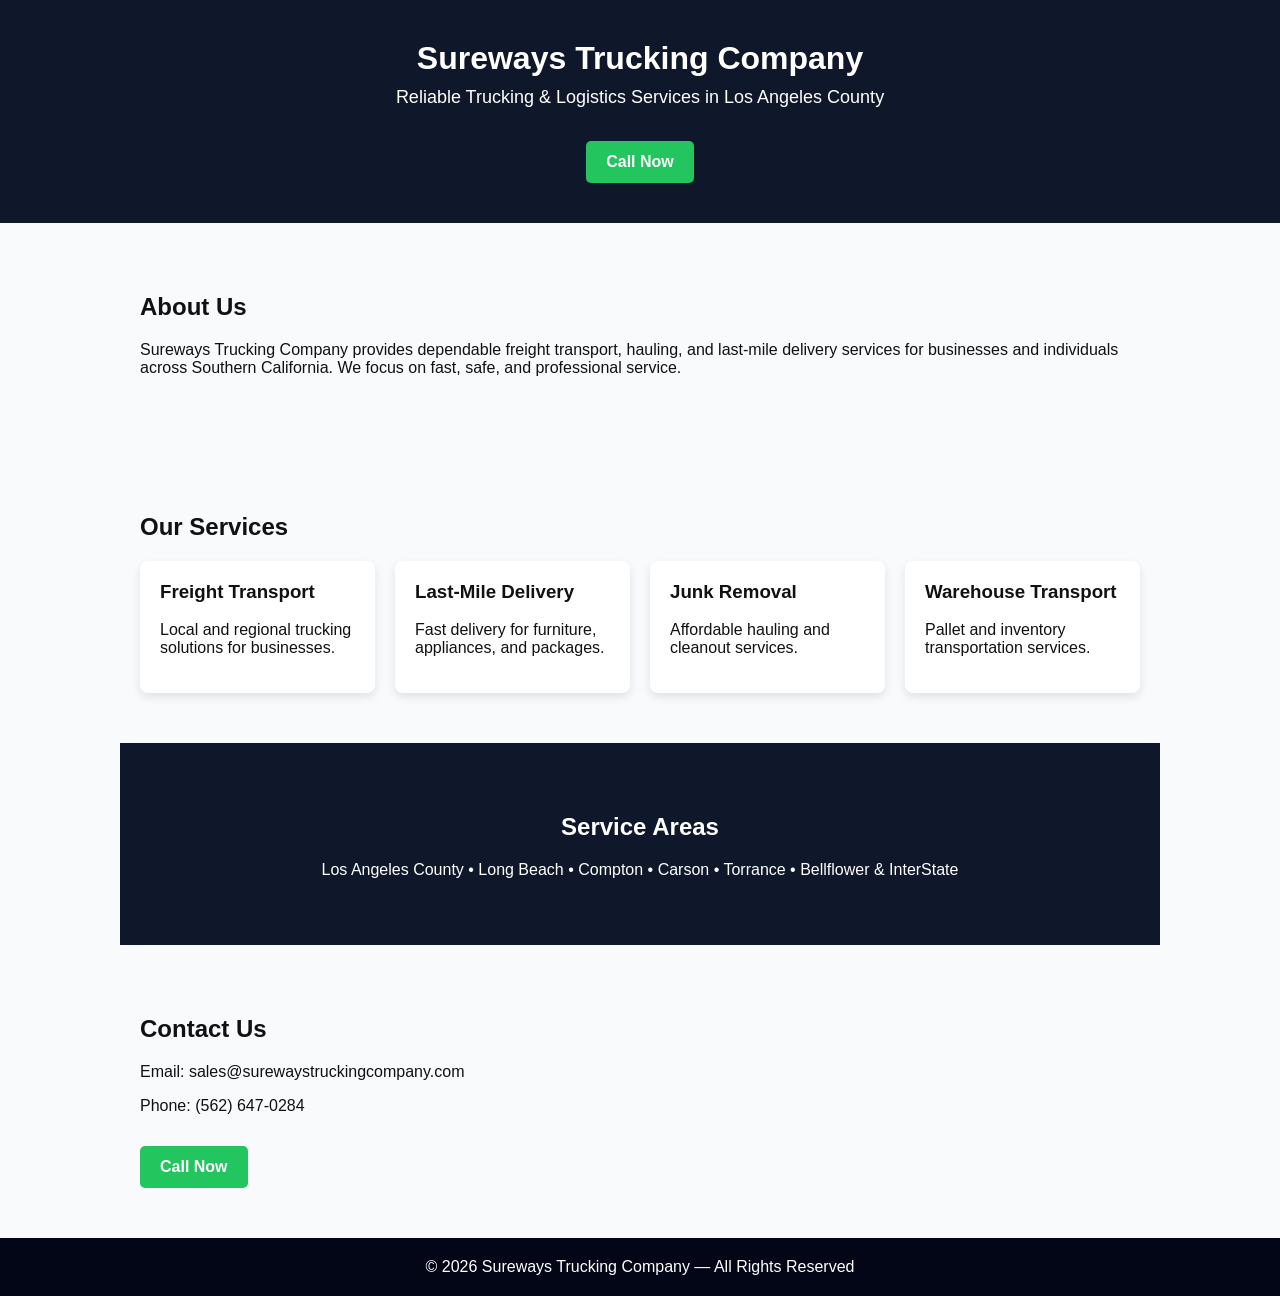
==== commit 9cb81112: "Update index.html" ====
--- a/index.html
+++ b/index.html
@@ -122,7 +122,7 @@
 <section class="section highlight">
   <h2>Service Areas</h2>
   <p>
-    Los Angeles County • Long Beach • Compton • Carson • Torrance • Bellflower
+    Los Angeles County • Long Beach • Compton • Carson • Torrance • Bellflower & InterState 
   </p>
 </section>
 
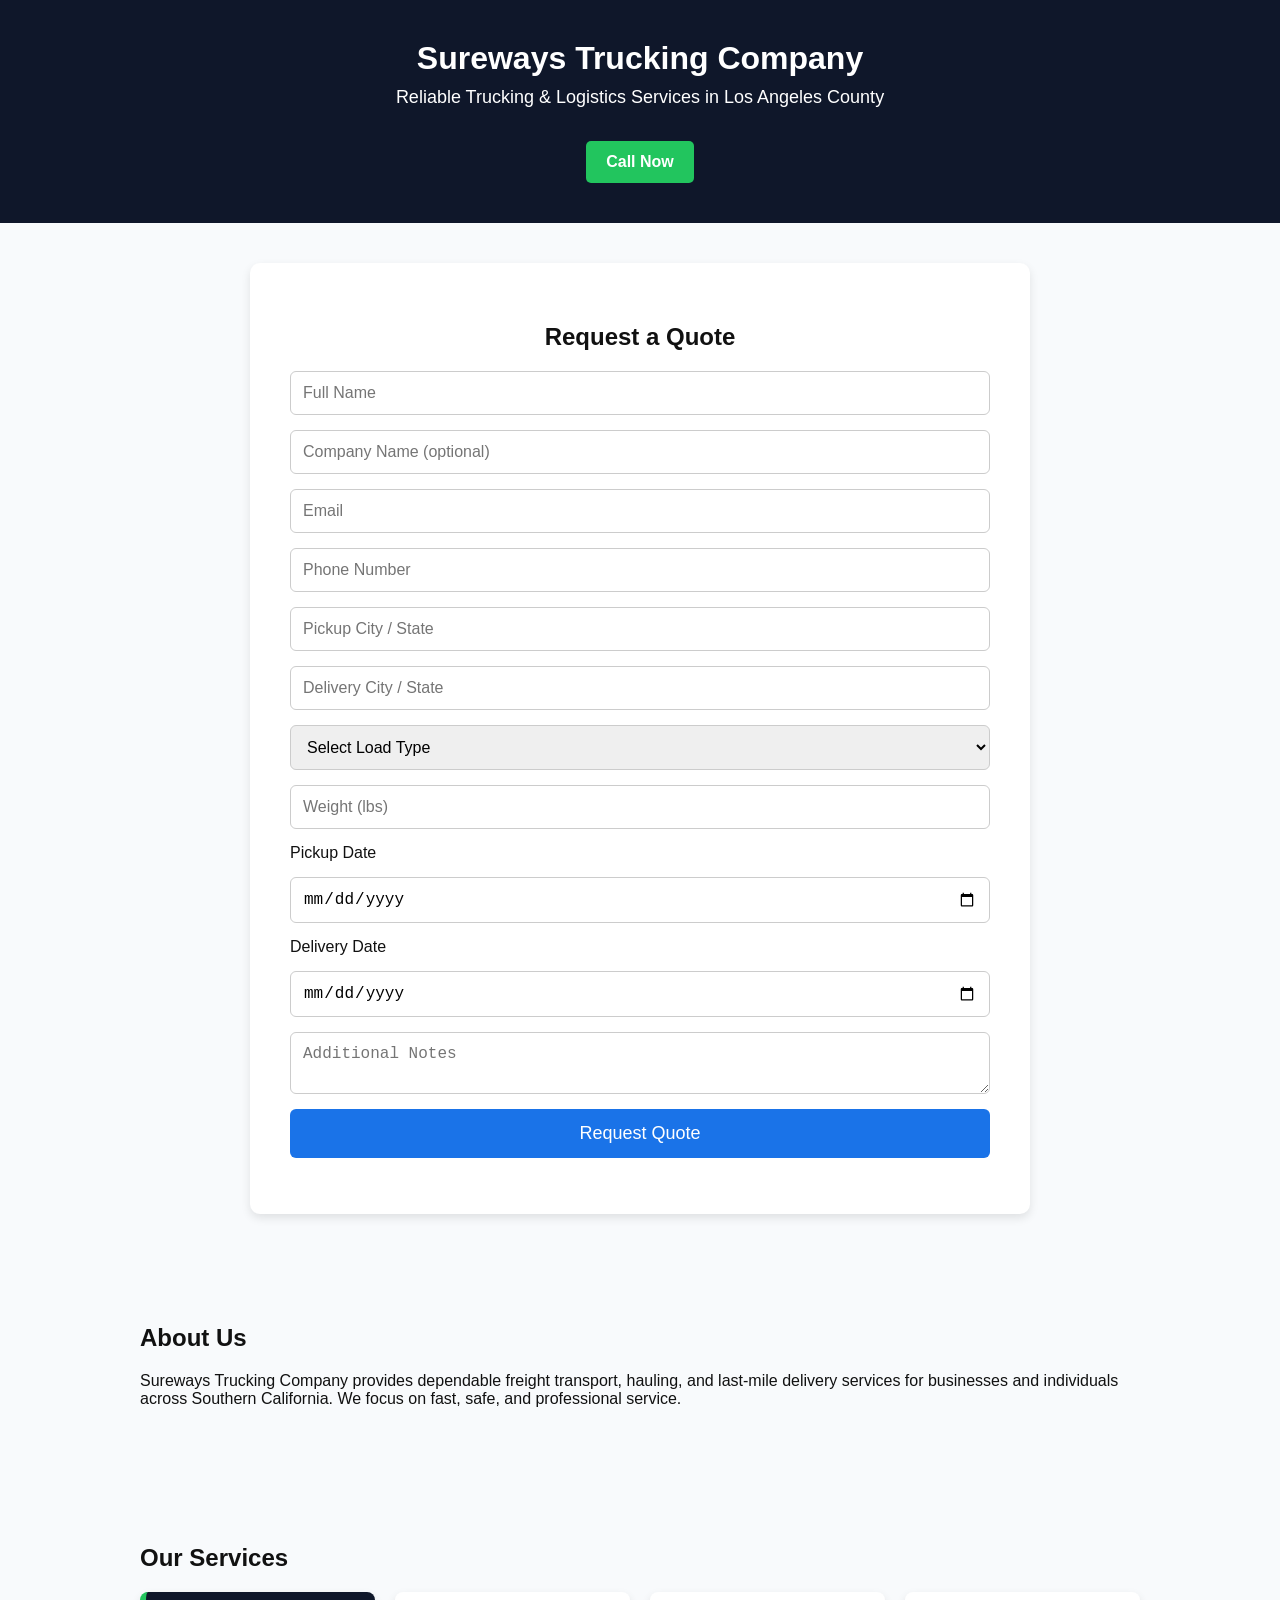
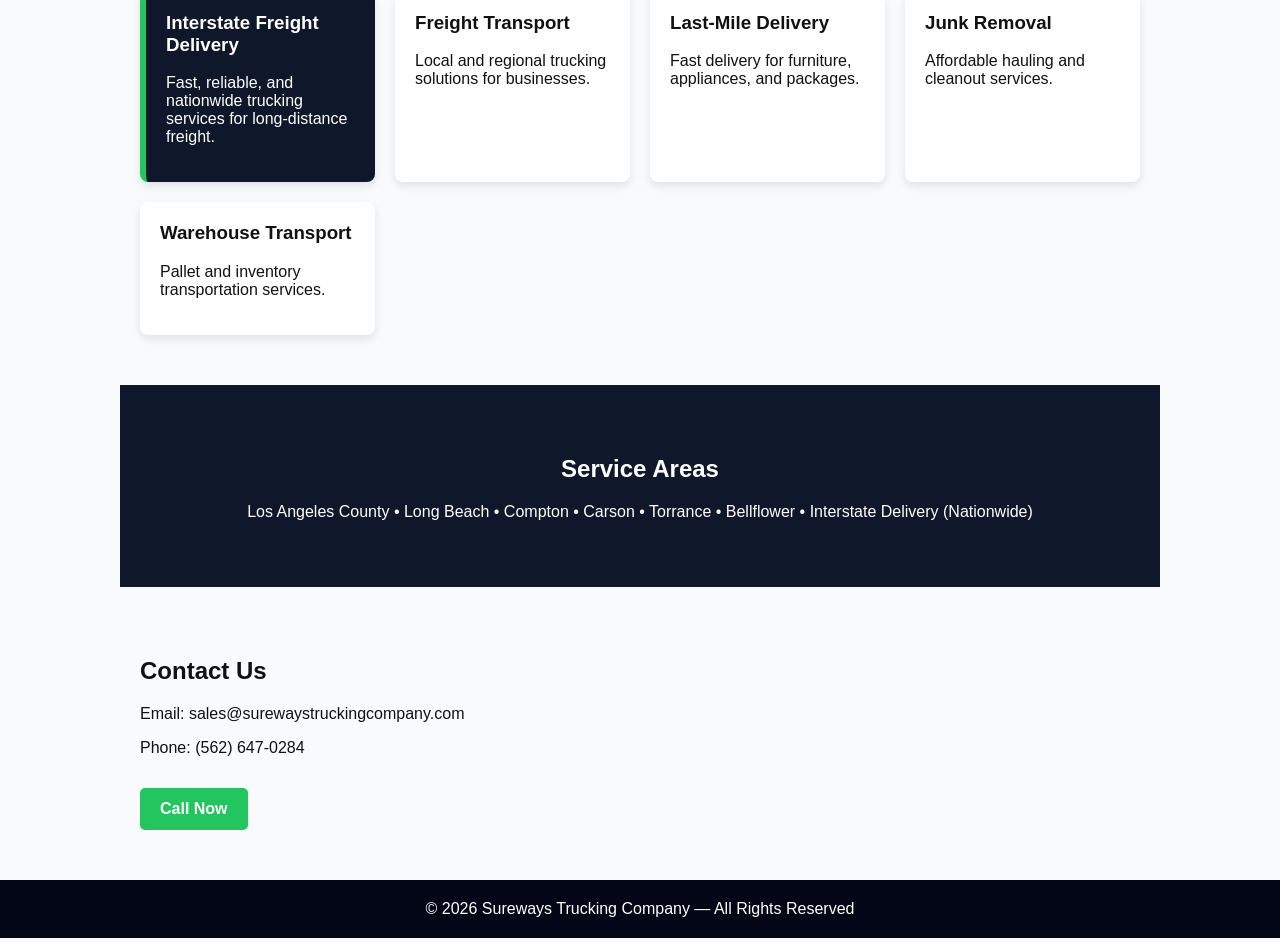
==== commit eef3056c: "Update index.html" ====
--- a/index.html
+++ b/index.html
@@ -64,6 +64,12 @@
   margin-top: 0;
 }
 
+.premium {
+  background: #0f172a;
+  color: white;
+  border-left: 6px solid #22c55e;
+}
+
 .highlight {
   background: #0f172a;
   color: white;
@@ -75,6 +81,56 @@
   color: white;
   text-align: center;
   padding: 20px;
+}
+
+/* Quote Form */
+.quote-section {
+  padding: 40px;
+  background: #ffffff;
+  border-radius: 10px;
+  max-width: 700px;
+  margin: 40px auto;
+  box-shadow: 0 4px 10px rgba(0,0,0,0.1);
+}
+
+.quote-section h2 {
+  text-align: center;
+  margin-bottom: 20px;
+}
+
+#quoteForm {
+  display: flex;
+  flex-direction: column;
+  gap: 15px;
+}
+
+#quoteForm input,
+#quoteForm select,
+#quoteForm textarea {
+  padding: 12px;
+  border: 1px solid #ccc;
+  border-radius: 6px;
+  font-size: 16px;
+}
+
+#quoteForm button {
+  padding: 14px;
+  background: #1a73e8;
+  color: white;
+  border: none;
+  border-radius: 6px;
+  font-size: 18px;
+  cursor: pointer;
+}
+
+#quoteForm button:hover {
+  background: #0f5ac6;
+}
+
+#quoteStatus {
+  text-align: center;
+  margin-top: 10px;
+  font-weight: bold;
 }
 </style>
 
@@ -87,6 +143,45 @@
   <p>Reliable Trucking & Logistics Services in Los Angeles County</p>
   <a class="btn" href="tel:15626470284">Call Now</a>
 </header>
+
+<!-- ⭐ NEW: QUOTE FORM ADDED HERE -->
+<section class="quote-section">
+  <h2>Request a Quote</h2>
+  <form id="quoteForm" method="POST">
+
+    <input type="text" name="name" placeholder="Full Name" required>
+    <input type="text" name="company" placeholder="Company Name (optional)">
+    <input type="email" name="email" placeholder="Email" required>
+    <input type="tel" name="phone" placeholder="Phone Number" required>
+
+    <input type="text" name="pickup" placeholder="Pickup City / State" required>
+    <input type="text" name="delivery" placeholder="Delivery City / State" required>
+
+    <select name="load_type" required>
+      <option value="">Select Load Type</option>
+      <option value="Dry Van">Dry Van</option>
+      <option value="Reefer">Reefer</option>
+      <option value="Flatbed">Flatbed</option>
+      <option value="Hotshot">Hotshot</option>
+      <option value="LTL">LTL</option>
+      <option value="Other">Other</option>
+    </select>
+
+    <input type="number" name="weight" placeholder="Weight (lbs)" required>
+
+    <label>Pickup Date</label>
+    <input type="date" name="pickup_date" required>
+
+    <label>Delivery Date</label>
+    <input type="date" name="delivery_date" required>
+
+    <textarea name="notes" placeholder="Additional Notes"></textarea>
+
+    <button type="submit">Request Quote</button>
+  </form>
+
+  <p id="quoteStatus"></p>
+</section>
 
 <section class="section">
   <h2>About Us</h2>
@@ -100,6 +195,13 @@
 <section class="section">
   <h2>Our Services</h2>
   <div class="services">
+
+    <!-- ⭐ NEW PREMIUM SERVICE -->
+    <div class="card premium">
+      <h3>Interstate Freight Delivery</h3>
+      <p>Fast, reliable, and nationwide trucking services for long‑distance freight.</p>
+    </div>
+
     <div class="card">
       <h3>Freight Transport</h3>
       <p>Local and regional trucking solutions for businesses.</p>
@@ -122,7 +224,7 @@
 <section class="section highlight">
   <h2>Service Areas</h2>
   <p>
-    Los Angeles County • Long Beach • Compton • Carson • Torrance • Bellflower & InterState 
+    Los Angeles County • Long Beach • Compton • Carson • Torrance • Bellflower • Interstate Delivery (Nationwide)
   </p>
 </section>
 
@@ -137,5 +239,24 @@
   © 2026 Sureways Trucking Company — All Rights Reserved
 </footer>
 
+<script>
+document.getElementById("quoteForm").addEventListener("submit", async (e) => {
+  e.preventDefault();
+
+  const form = e.target;
+  const formData = new FormData(form);
+
+  const response = await fetch("/quote", {
+    method: "POST",
+    body: formData
+  });
+
+  const result = await response.json();
+
+  document.getElementById("quoteStatus").innerText =
+    result.success ? "Your quote request has been sent!" : "Something went wrong.";
+});
+</script>
+
 </body>
 </html>
